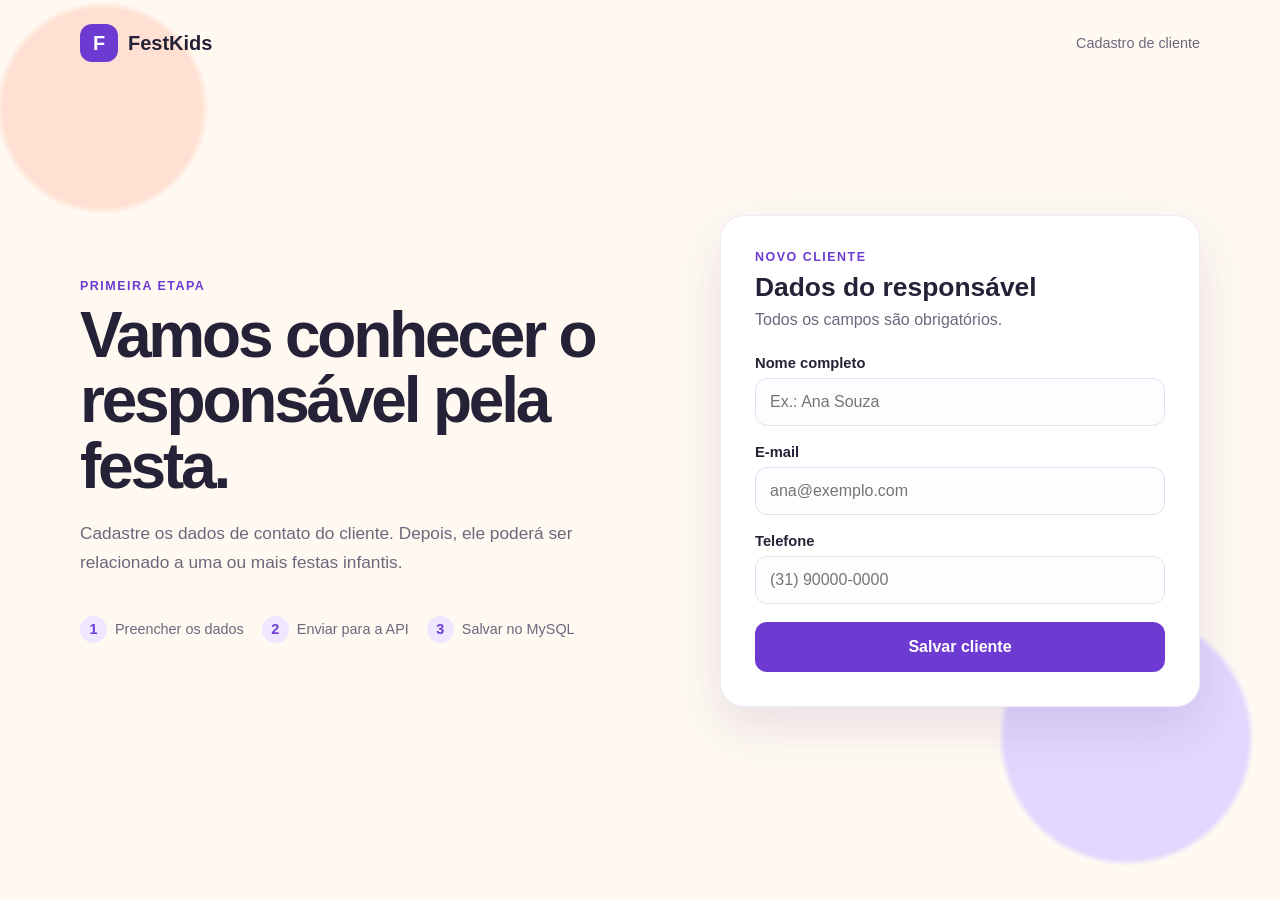
==== frontend/index.html @ c2a7866d "feat: cria tela de cadastro de cliente" ====
<!DOCTYPE html>
<html lang="pt-BR">
<head>
    <meta charset="UTF-8">
    <meta name="viewport" content="width=device-width, initial-scale=1.0">
    <meta name="description" content="Cadastro de clientes do FestKids">
    <title>FestKids | Cadastro de cliente</title>
    <link rel="stylesheet" href="css/styles.css">
</head>
<body>
    <header class="cabecalho">
        <a class="marca" href="index.html" aria-label="Página inicial do FestKids">
            <span class="marca-icone" aria-hidden="true">F</span>
            <span>FestKids</span>
        </a>
        <span class="identificacao-pagina">Cadastro de cliente</span>
    </header>

    <main class="conteudo-principal">
        <section class="apresentacao" aria-labelledby="titulo-pagina">
            <p class="etiqueta">Primeira etapa</p>
            <h1 id="titulo-pagina">Vamos conhecer o responsável pela festa.</h1>
            <p class="texto-apresentacao">
                Cadastre os dados de contato do cliente. Depois, ele poderá ser
                relacionado a uma ou mais festas infantis.
            </p>

            <ol class="fluxo" aria-label="Fluxo do cadastro">
                <li><strong>1</strong> Preencher os dados</li>
                <li><strong>2</strong> Enviar para a API</li>
                <li><strong>3</strong> Salvar no MySQL</li>
            </ol>
        </section>

        <section class="cartao-formulario" aria-labelledby="titulo-formulario">
            <div class="cabecalho-formulario">
                <p class="etiqueta">Novo cliente</p>
                <h2 id="titulo-formulario">Dados do responsável</h2>
                <p>Todos os campos são obrigatórios.</p>
            </div>

            <form id="formulario-cliente">
                <div class="campo">
                    <label for="nome">Nome completo</label>
                    <input
                        id="nome"
                        name="nome"
                        type="text"
                        maxlength="120"
                        autocomplete="name"
                        placeholder="Ex.: Ana Souza"
                        required
                    >
                </div>

                <div class="campo">
                    <label for="email">E-mail</label>
                    <input
                        id="email"
                        name="email"
                        type="email"
                        maxlength="255"
                        autocomplete="email"
                        placeholder="ana@exemplo.com"
                        required
                    >
                </div>

                <div class="campo">
                    <label for="telefone">Telefone</label>
                    <input
                        id="telefone"
                        name="telefone"
                        type="tel"
                        maxlength="20"
                        autocomplete="tel"
                        placeholder="(31) 90000-0000"
                        required
                    >
                </div>

                <div
                    id="mensagem-formulario"
                    class="mensagem"
                    role="status"
                    aria-live="polite"
                ></div>

                <button id="botao-salvar" type="submit">Salvar cliente</button>
            </form>
        </section>
    </main>

    <script src="js/clientes.js"></script>
</body>
</html>
---- frontend/css/styles.css ----
:root {
    --cor-fundo: #fff9f2;
    --cor-superficie: #ffffff;
    --cor-primaria: #6d3bd1;
    --cor-primaria-escura: #5226ad;
    --cor-destaque: #ff8a5b;
    --cor-texto: #252238;
    --cor-texto-suave: #6c687c;
    --cor-borda: #e5deef;
    --cor-sucesso: #166534;
    --cor-sucesso-fundo: #dcfce7;
    --cor-erro: #a32323;
    --cor-erro-fundo: #fee2e2;
    --sombra: 0 20px 50px rgba(67, 42, 112, 0.12);
}

* {
    box-sizing: border-box;
}

body {
    min-height: 100vh;
    margin: 0;
    color: var(--cor-texto);
    background:
        radial-gradient(circle at 8% 12%, #ffe0d2 0 7%, transparent 7.5%),
        radial-gradient(circle at 88% 82%, #e2d7ff 0 9%, transparent 9.5%),
        var(--cor-fundo);
    font-family: Arial, Helvetica, sans-serif;
}

.cabecalho {
    display: flex;
    align-items: center;
    justify-content: space-between;
    width: min(1120px, calc(100% - 40px));
    margin: 0 auto;
    padding: 24px 0;
}

.marca {
    display: inline-flex;
    gap: 10px;
    align-items: center;
    color: var(--cor-texto);
    font-size: 1.25rem;
    font-weight: 700;
    text-decoration: none;
}

.marca-icone {
    display: grid;
    width: 38px;
    height: 38px;
    place-items: center;
    color: white;
    background: var(--cor-primaria);
    border-radius: 12px;
}

.identificacao-pagina {
    color: var(--cor-texto-suave);
    font-size: 0.9rem;
}

.conteudo-principal {
    display: grid;
    grid-template-columns: minmax(0, 1fr) minmax(340px, 480px);
    gap: 72px;
    align-items: center;
    width: min(1120px, calc(100% - 40px));
    min-height: calc(100vh - 110px);
    margin: 0 auto;
    padding: 40px 0 80px;
}

.apresentacao h1 {
    max-width: 680px;
    margin: 10px 0 20px;
    font-size: clamp(2.3rem, 5vw, 4.4rem);
    line-height: 1.02;
    letter-spacing: -0.05em;
}

.etiqueta {
    margin: 0;
    color: var(--cor-primaria);
    font-size: 0.78rem;
    font-weight: 700;
    letter-spacing: 0.12em;
    text-transform: uppercase;
}

.texto-apresentacao {
    max-width: 590px;
    margin: 0;
    color: var(--cor-texto-suave);
    font-size: 1.08rem;
    line-height: 1.7;
}

.fluxo {
    display: flex;
    flex-wrap: wrap;
    gap: 18px;
    margin: 38px 0 0;
    padding: 0;
    list-style: none;
}

.fluxo li {
    display: flex;
    gap: 8px;
    align-items: center;
    color: var(--cor-texto-suave);
    font-size: 0.9rem;
}

.fluxo strong {
    display: grid;
    width: 27px;
    height: 27px;
    place-items: center;
    color: var(--cor-primaria);
    background: #eee7ff;
    border-radius: 50%;
}

.cartao-formulario {
    padding: 34px;
    background: var(--cor-superficie);
    border: 1px solid rgba(109, 59, 209, 0.1);
    border-radius: 24px;
    box-shadow: var(--sombra);
}

.cabecalho-formulario h2 {
    margin: 8px 0;
    font-size: 1.65rem;
}

.cabecalho-formulario > p:last-child {
    margin: 0 0 26px;
    color: var(--cor-texto-suave);
}

.campo {
    margin-bottom: 18px;
}

.campo label {
    display: block;
    margin-bottom: 7px;
    font-size: 0.92rem;
    font-weight: 700;
}

.campo input {
    width: 100%;
    min-height: 48px;
    padding: 0 14px;
    color: var(--cor-texto);
    background: #fdfcff;
    border: 1px solid var(--cor-borda);
    border-radius: 12px;
    font: inherit;
}

.campo input:focus {
    border-color: var(--cor-primaria);
    outline: 3px solid rgba(109, 59, 209, 0.16);
}

.mensagem:not(:empty) {
    margin-bottom: 16px;
    padding: 12px 14px;
    border-radius: 10px;
    font-size: 0.92rem;
    line-height: 1.45;
}

.mensagem.sucesso {
    color: var(--cor-sucesso);
    background: var(--cor-sucesso-fundo);
}

.mensagem.erro {
    color: var(--cor-erro);
    background: var(--cor-erro-fundo);
}

button {
    width: 100%;
    min-height: 50px;
    color: white;
    background: var(--cor-primaria);
    border: 0;
    border-radius: 12px;
    font: inherit;
    font-weight: 700;
    cursor: pointer;
}

button:hover {
    background: var(--cor-primaria-escura);
}

button:focus-visible {
    outline: 3px solid var(--cor-destaque);
    outline-offset: 3px;
}

button:disabled {
    cursor: wait;
    opacity: 0.65;
}

@media (max-width: 820px) {
    .conteudo-principal {
        grid-template-columns: 1fr;
        gap: 40px;
        padding-top: 24px;
    }

    .apresentacao h1 {
        font-size: clamp(2.2rem, 11vw, 3.7rem);
    }
}

@media (max-width: 520px) {
    .cabecalho,
    .conteudo-principal {
        width: min(100% - 28px, 1120px);
    }

    .identificacao-pagina {
        display: none;
    }

    .cartao-formulario {
        padding: 24px 20px;
        border-radius: 18px;
    }

    .fluxo {
        display: grid;
    }
}
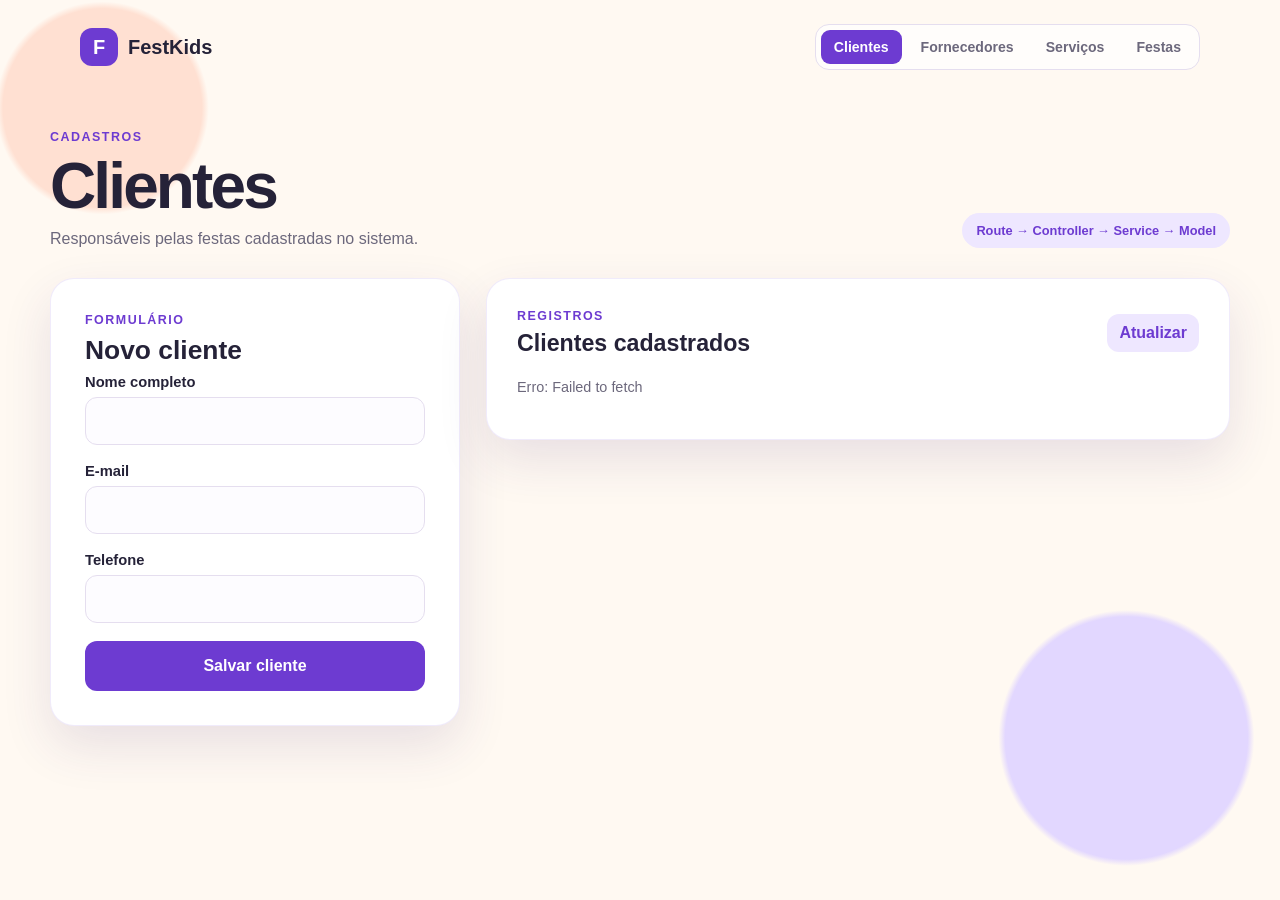
==== commit b4c5d42c: "feat: cria telas de gestao dos cadastros" ====
--- a/frontend/index.html
+++ b/frontend/index.html
@@ -1,96 +1,17 @@
 <!DOCTYPE html>
 <html lang="pt-BR">
-<head>
-    <meta charset="UTF-8">
-    <meta name="viewport" content="width=device-width, initial-scale=1.0">
-    <meta name="description" content="Cadastro de clientes do FestKids">
-    <title>FestKids | Cadastro de cliente</title>
-    <link rel="stylesheet" href="css/styles.css">
-</head>
+<head><meta charset="UTF-8"><meta name="viewport" content="width=device-width, initial-scale=1.0"><title>FestKids | Clientes</title><link rel="stylesheet" href="css/styles.css"></head>
 <body>
-    <header class="cabecalho">
-        <a class="marca" href="index.html" aria-label="Página inicial do FestKids">
-            <span class="marca-icone" aria-hidden="true">F</span>
-            <span>FestKids</span>
-        </a>
-        <span class="identificacao-pagina">Cadastro de cliente</span>
-    </header>
-
-    <main class="conteudo-principal">
-        <section class="apresentacao" aria-labelledby="titulo-pagina">
-            <p class="etiqueta">Primeira etapa</p>
-            <h1 id="titulo-pagina">Vamos conhecer o responsável pela festa.</h1>
-            <p class="texto-apresentacao">
-                Cadastre os dados de contato do cliente. Depois, ele poderá ser
-                relacionado a uma ou mais festas infantis.
-            </p>
-
-            <ol class="fluxo" aria-label="Fluxo do cadastro">
-                <li><strong>1</strong> Preencher os dados</li>
-                <li><strong>2</strong> Enviar para a API</li>
-                <li><strong>3</strong> Salvar no MySQL</li>
-            </ol>
-        </section>
-
-        <section class="cartao-formulario" aria-labelledby="titulo-formulario">
-            <div class="cabecalho-formulario">
-                <p class="etiqueta">Novo cliente</p>
-                <h2 id="titulo-formulario">Dados do responsável</h2>
-                <p>Todos os campos são obrigatórios.</p>
-            </div>
-
-            <form id="formulario-cliente">
-                <div class="campo">
-                    <label for="nome">Nome completo</label>
-                    <input
-                        id="nome"
-                        name="nome"
-                        type="text"
-                        maxlength="120"
-                        autocomplete="name"
-                        placeholder="Ex.: Ana Souza"
-                        required
-                    >
-                </div>
-
-                <div class="campo">
-                    <label for="email">E-mail</label>
-                    <input
-                        id="email"
-                        name="email"
-                        type="email"
-                        maxlength="255"
-                        autocomplete="email"
-                        placeholder="ana@exemplo.com"
-                        required
-                    >
-                </div>
-
-                <div class="campo">
-                    <label for="telefone">Telefone</label>
-                    <input
-                        id="telefone"
-                        name="telefone"
-                        type="tel"
-                        maxlength="20"
-                        autocomplete="tel"
-                        placeholder="(31) 90000-0000"
-                        required
-                    >
-                </div>
-
-                <div
-                    id="mensagem-formulario"
-                    class="mensagem"
-                    role="status"
-                    aria-live="polite"
-                ></div>
-
-                <button id="botao-salvar" type="submit">Salvar cliente</button>
-            </form>
-        </section>
+    <header class="cabecalho"><a class="marca" href="index.html"><span class="marca-icone">F</span><span>FestKids</span></a><nav class="navegacao" aria-label="Cadastros principais"><a class="ativo" href="index.html">Clientes</a><a href="fornecedores.html">Fornecedores</a><a href="servicos.html">Serviços</a><a href="festas.html">Festas</a></nav></header>
+    <main class="pagina-gestao">
+        <section class="titulo-gestao"><div><p class="etiqueta">Cadastros</p><h1>Clientes</h1><p>Responsáveis pelas festas cadastradas no sistema.</p></div><span class="selo">Route → Controller → Service → Model</span></section>
+        <div class="grade-gestao">
+            <section class="cartao-formulario"><div class="cabecalho-formulario"><p class="etiqueta">Formulário</p><h2 id="titulo-formulario">Novo cliente</h2></div>
+                <form id="formulario-cliente"><input id="cliente-id" type="hidden"><div class="campo"><label for="nome">Nome completo</label><input id="nome" maxlength="120" required></div><div class="campo"><label for="email">E-mail</label><input id="email" type="email" maxlength="255" required></div><div class="campo"><label for="telefone">Telefone</label><input id="telefone" type="tel" maxlength="20" required></div><div id="mensagem-formulario" class="mensagem" role="status" aria-live="polite"></div><div class="acoes-formulario"><button id="botao-salvar" type="submit">Salvar cliente</button><button id="botao-cancelar" class="botao-secundario" type="button" hidden>Cancelar edição</button></div></form>
+            </section>
+            <section class="cartao-lista"><div class="cabecalho-lista"><div><p class="etiqueta">Registros</p><h2>Clientes cadastrados</h2></div><button id="botao-atualizar" class="botao-pequeno" type="button">Atualizar</button></div><div id="estado-lista" class="estado-lista" role="status">Carregando clientes...</div><div id="lista-clientes" class="lista-registros"></div></section>
+        </div>
     </main>
-
-    <script src="js/clientes.js"></script>
+    <script src="js/api.js"></script><script src="js/clientes.js"></script>
 </body>
 </html>
--- a/frontend/css/styles.css
+++ b/frontend/css/styles.css
@@ -166,6 +166,22 @@
     font: inherit;
 }
 
+.campo select,
+.campo textarea {
+    width: 100%;
+    min-height: 48px;
+    padding: 12px 14px;
+    color: var(--cor-texto);
+    background: #fdfcff;
+    border: 1px solid var(--cor-borda);
+    border-radius: 12px;
+    font: inherit;
+}
+
+.campo textarea {
+    resize: vertical;
+}
+
 .campo input:focus {
     border-color: var(--cor-primaria);
     outline: 3px solid rgba(109, 59, 209, 0.16);
@@ -215,6 +231,193 @@
     opacity: 0.65;
 }
 
+.navegacao {
+    display: flex;
+    gap: 6px;
+    padding: 5px;
+    overflow-x: auto;
+    background: rgba(255, 255, 255, 0.72);
+    border: 1px solid var(--cor-borda);
+    border-radius: 14px;
+}
+
+.navegacao a {
+    padding: 9px 13px;
+    color: var(--cor-texto-suave);
+    border-radius: 9px;
+    font-size: 0.88rem;
+    font-weight: 700;
+    text-decoration: none;
+    white-space: nowrap;
+}
+
+.navegacao a:hover,
+.navegacao a.ativo {
+    color: white;
+    background: var(--cor-primaria);
+}
+
+.pagina-gestao {
+    width: min(1180px, calc(100% - 40px));
+    margin: 0 auto;
+    padding: 36px 0 80px;
+}
+
+.titulo-gestao {
+    display: flex;
+    gap: 24px;
+    align-items: end;
+    justify-content: space-between;
+    margin-bottom: 30px;
+}
+
+.titulo-gestao h1 {
+    margin: 5px 0 7px;
+    font-size: clamp(2.2rem, 5vw, 4rem);
+    letter-spacing: -0.045em;
+}
+
+.titulo-gestao p:last-child {
+    margin: 0;
+    color: var(--cor-texto-suave);
+}
+
+.selo {
+    padding: 10px 14px;
+    color: var(--cor-primaria);
+    background: #eee7ff;
+    border-radius: 999px;
+    font-size: 0.8rem;
+    font-weight: 700;
+    white-space: nowrap;
+}
+
+.grade-gestao {
+    display: grid;
+    grid-template-columns: minmax(320px, 410px) minmax(0, 1fr);
+    gap: 26px;
+    align-items: start;
+}
+
+.cartao-lista {
+    min-width: 0;
+    padding: 30px;
+    background: var(--cor-superficie);
+    border: 1px solid rgba(109, 59, 209, 0.1);
+    border-radius: 24px;
+    box-shadow: var(--sombra);
+}
+
+.cabecalho-lista {
+    display: flex;
+    gap: 18px;
+    align-items: center;
+    justify-content: space-between;
+    margin-bottom: 22px;
+}
+
+.cabecalho-lista h2 {
+    margin: 7px 0 0;
+    font-size: 1.45rem;
+}
+
+.estado-lista {
+    margin-bottom: 14px;
+    color: var(--cor-texto-suave);
+    font-size: 0.9rem;
+}
+
+.lista-registros {
+    display: grid;
+    gap: 12px;
+}
+
+.registro {
+    display: flex;
+    gap: 18px;
+    align-items: center;
+    justify-content: space-between;
+    padding: 18px;
+    background: #fdfcff;
+    border: 1px solid var(--cor-borda);
+    border-radius: 14px;
+}
+
+.registro h3 {
+    margin: 0 0 7px;
+    font-size: 1rem;
+}
+
+.registro p {
+    margin: 3px 0;
+    color: var(--cor-texto-suave);
+    font-size: 0.84rem;
+    overflow-wrap: anywhere;
+}
+
+.acoes-registro {
+    display: flex;
+    gap: 7px;
+    flex: 0 0 auto;
+}
+
+button.botao-pequeno,
+button.botao-acao,
+button.botao-secundario {
+    width: auto;
+    min-height: 38px;
+    padding: 8px 12px;
+}
+
+button.botao-pequeno,
+button.botao-acao {
+    color: var(--cor-primaria);
+    background: #eee7ff;
+}
+
+button.botao-acao.perigo {
+    color: var(--cor-erro);
+    background: var(--cor-erro-fundo);
+}
+
+button.botao-secundario {
+    color: var(--cor-texto-suave);
+    background: transparent;
+    border: 1px solid var(--cor-borda);
+}
+
+.acoes-formulario {
+    display: flex;
+    gap: 10px;
+    align-items: center;
+}
+
+.acoes-formulario > button:first-child {
+    flex: 1;
+}
+
+.campo-checkbox {
+    display: flex;
+    gap: 10px;
+    align-items: flex-start;
+    margin: 4px 0 20px;
+    color: var(--cor-texto-suave);
+    font-size: 0.9rem;
+    line-height: 1.4;
+}
+
+.campo-checkbox input {
+    width: 18px;
+    height: 18px;
+    accent-color: var(--cor-primaria);
+}
+
+.linha-campos {
+    display: grid;
+    grid-template-columns: 1fr 1fr;
+    gap: 12px;
+}
+
 @media (max-width: 820px) {
     .conteudo-principal {
         grid-template-columns: 1fr;
@@ -225,6 +428,25 @@
     .apresentacao h1 {
         font-size: clamp(2.2rem, 11vw, 3.7rem);
     }
+
+    .cabecalho {
+        align-items: flex-start;
+        flex-direction: column;
+        gap: 16px;
+    }
+
+    .navegacao {
+        width: 100%;
+    }
+
+    .grade-gestao {
+        grid-template-columns: 1fr;
+    }
+
+    .titulo-gestao {
+        align-items: flex-start;
+        flex-direction: column;
+    }
 }
 
 @media (max-width: 520px) {
@@ -245,4 +467,32 @@
     .fluxo {
         display: grid;
     }
-}
+
+    .pagina-gestao {
+        width: min(100% - 28px, 1180px);
+        padding-top: 20px;
+    }
+
+    .linha-campos {
+        grid-template-columns: 1fr;
+        gap: 0;
+    }
+
+    .cartao-lista {
+        padding: 22px 18px;
+        border-radius: 18px;
+    }
+
+    .registro {
+        align-items: flex-start;
+        flex-direction: column;
+    }
+
+    .acoes-registro {
+        width: 100%;
+    }
+
+    .acoes-registro button {
+        flex: 1;
+    }
+}
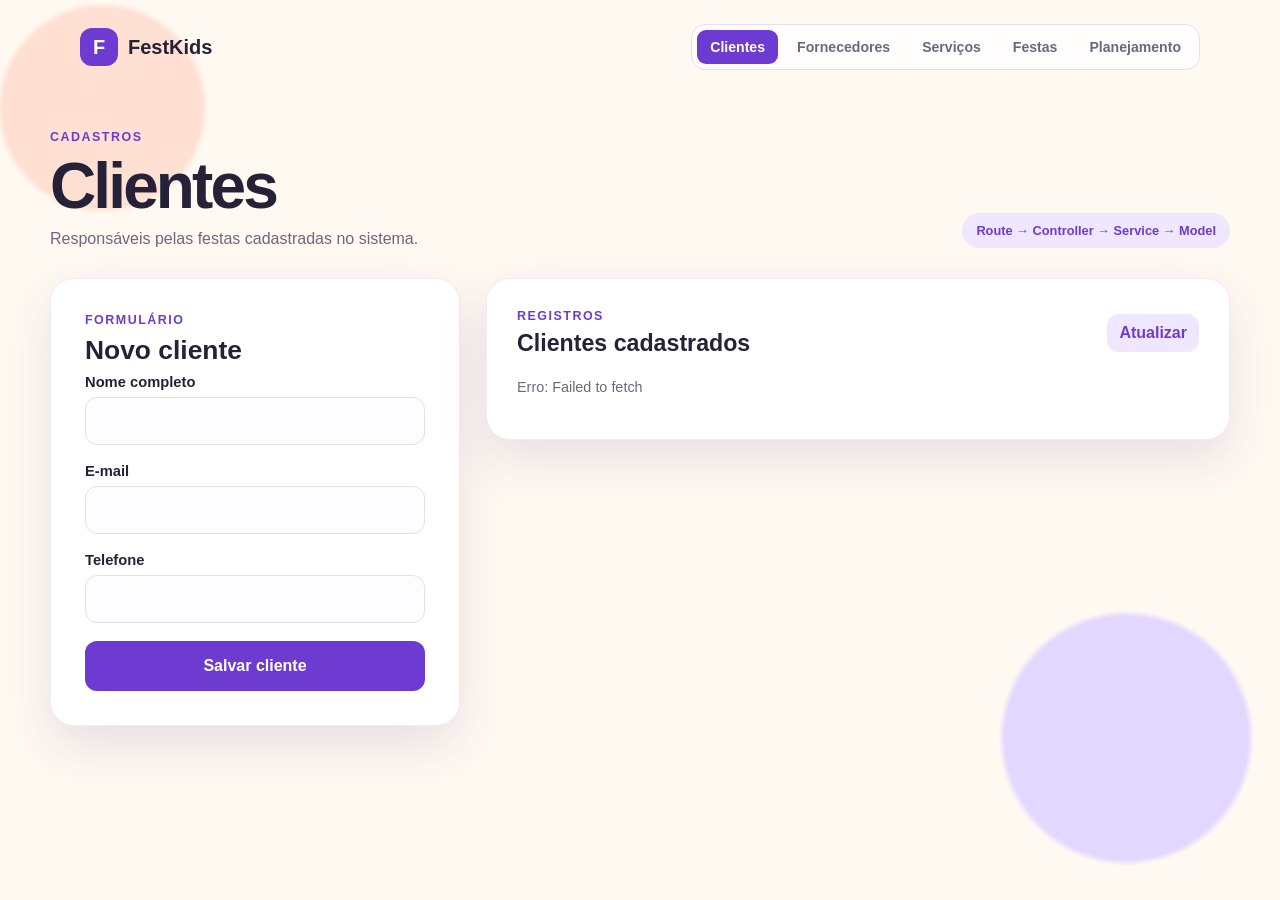
==== commit 0cab530a: "feat: cria jornada visual do planejamento" ====
--- a/frontend/index.html
+++ b/frontend/index.html
@@ -2,7 +2,7 @@
 <html lang="pt-BR">
 <head><meta charset="UTF-8"><meta name="viewport" content="width=device-width, initial-scale=1.0"><title>FestKids | Clientes</title><link rel="stylesheet" href="css/styles.css"></head>
 <body>
-    <header class="cabecalho"><a class="marca" href="index.html"><span class="marca-icone">F</span><span>FestKids</span></a><nav class="navegacao" aria-label="Cadastros principais"><a class="ativo" href="index.html">Clientes</a><a href="fornecedores.html">Fornecedores</a><a href="servicos.html">Serviços</a><a href="festas.html">Festas</a></nav></header>
+    <header class="cabecalho"><a class="marca" href="index.html"><span class="marca-icone">F</span><span>FestKids</span></a><nav class="navegacao" aria-label="Navegação principal"><a class="ativo" href="index.html">Clientes</a><a href="fornecedores.html">Fornecedores</a><a href="servicos.html">Serviços</a><a href="festas.html">Festas</a><a href="planejamento.html">Planejamento</a></nav></header>
     <main class="pagina-gestao">
         <section class="titulo-gestao"><div><p class="etiqueta">Cadastros</p><h1>Clientes</h1><p>Responsáveis pelas festas cadastradas no sistema.</p></div><span class="selo">Route → Controller → Service → Model</span></section>
         <div class="grade-gestao">
--- a/frontend/css/styles.css
+++ b/frontend/css/styles.css
@@ -418,6 +418,156 @@
     gap: 12px;
 }
 
+.pagina-planejamento {
+    width: min(1180px, calc(100% - 40px));
+    margin: 0 auto;
+    padding: 36px 0 80px;
+}
+
+.titulo-planejamento {
+    display: flex;
+    gap: 24px;
+    align-items: end;
+    justify-content: space-between;
+    margin-bottom: 30px;
+}
+
+.titulo-planejamento h1 {
+    max-width: 720px;
+    margin: 6px 0 10px;
+    font-size: clamp(2.2rem, 5vw, 4rem);
+    line-height: 1.05;
+    letter-spacing: -0.045em;
+}
+
+.titulo-planejamento p:last-child {
+    margin: 0;
+    color: var(--cor-texto-suave);
+}
+
+.navegacao-etapas {
+    overflow-x: auto;
+    padding: 8px;
+    background: rgba(255, 255, 255, 0.78);
+    border: 1px solid var(--cor-borda);
+    border-radius: 20px;
+    box-shadow: 0 12px 34px rgba(67, 42, 112, 0.08);
+}
+
+.navegacao-etapas ol {
+    display: grid;
+    grid-template-columns: repeat(5, minmax(150px, 1fr));
+    gap: 8px;
+    min-width: 800px;
+    margin: 0;
+    padding: 0;
+    list-style: none;
+}
+
+.navegacao-etapas a {
+    display: flex;
+    gap: 10px;
+    align-items: center;
+    min-height: 70px;
+    padding: 12px;
+    color: var(--cor-texto-suave);
+    border: 2px solid transparent;
+    border-radius: 14px;
+    text-decoration: none;
+}
+
+.navegacao-etapas a:hover {
+    color: var(--cor-primaria);
+    background: #f7f3ff;
+}
+
+.navegacao-etapas a[aria-current="step"] {
+    color: var(--cor-primaria-escura);
+    background: #eee7ff;
+    border-color: #c9b8f2;
+}
+
+.navegacao-etapas a:focus-visible,
+.link-acao:focus-visible,
+.navegacao a:focus-visible {
+    outline: 3px solid var(--cor-destaque);
+    outline-offset: 3px;
+}
+
+.numero-etapa {
+    display: grid;
+    flex: 0 0 34px;
+    width: 34px;
+    height: 34px;
+    place-items: center;
+    color: var(--cor-primaria);
+    background: white;
+    border: 1px solid var(--cor-borda);
+    border-radius: 50%;
+    font-weight: 700;
+}
+
+.navegacao-etapas strong,
+.navegacao-etapas small {
+    display: block;
+}
+
+.navegacao-etapas small {
+    margin-top: 3px;
+    font-size: 0.74rem;
+}
+
+.estado-etapa {
+    margin: 22px 0 10px;
+    color: var(--cor-primaria);
+    font-size: 0.85rem;
+    font-weight: 700;
+}
+
+.paineis-planejamento {
+    min-height: 290px;
+}
+
+.painel-etapa {
+    padding: 38px;
+    background: var(--cor-superficie);
+    border: 1px solid rgba(109, 59, 209, 0.1);
+    border-radius: 24px;
+    box-shadow: var(--sombra);
+}
+
+.painel-etapa[hidden] {
+    display: none;
+}
+
+.painel-etapa:focus {
+    outline: 3px solid rgba(109, 59, 209, 0.25);
+    outline-offset: 4px;
+}
+
+.painel-etapa h2 {
+    margin: 8px 0 12px;
+    font-size: clamp(1.7rem, 4vw, 2.5rem);
+}
+
+.painel-etapa > p:not(.etiqueta) {
+    max-width: 720px;
+    margin: 0;
+    color: var(--cor-texto-suave);
+    line-height: 1.7;
+}
+
+.link-acao {
+    display: inline-flex;
+    margin-top: 24px;
+    padding: 12px 17px;
+    color: white;
+    background: var(--cor-primaria);
+    border-radius: 11px;
+    font-weight: 700;
+    text-decoration: none;
+}
+
 @media (max-width: 820px) {
     .conteudo-principal {
         grid-template-columns: 1fr;
@@ -447,6 +597,11 @@
         align-items: flex-start;
         flex-direction: column;
     }
+
+    .titulo-planejamento {
+        align-items: flex-start;
+        flex-direction: column;
+    }
 }
 
 @media (max-width: 520px) {
@@ -473,6 +628,16 @@
         padding-top: 20px;
     }
 
+    .pagina-planejamento {
+        width: min(100% - 28px, 1180px);
+        padding-top: 20px;
+    }
+
+    .painel-etapa {
+        padding: 26px 20px;
+        border-radius: 18px;
+    }
+
     .linha-campos {
         grid-template-columns: 1fr;
         gap: 0;
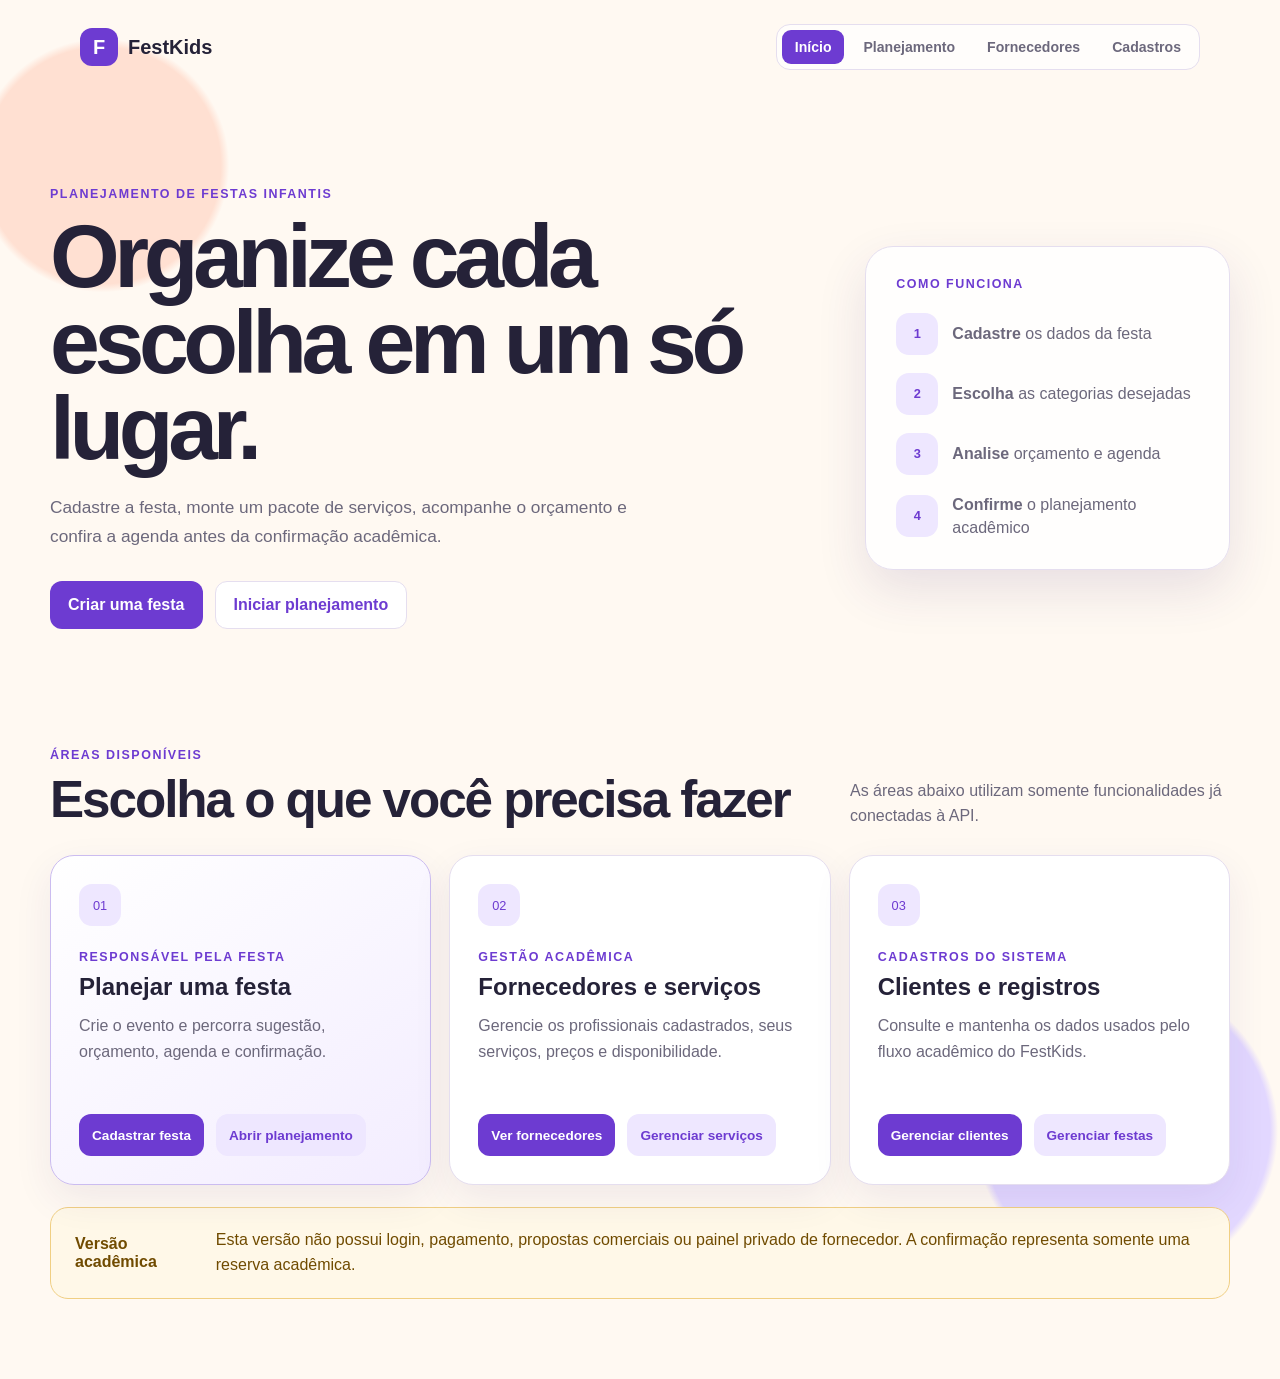
==== commit 15925264: "feat: cria entrada das experiencias" ====
--- a/frontend/index.html
+++ b/frontend/index.html
@@ -1,17 +1,69 @@
 <!DOCTYPE html>
 <html lang="pt-BR">
-<head><meta charset="UTF-8"><meta name="viewport" content="width=device-width, initial-scale=1.0"><title>FestKids | Clientes</title><link rel="stylesheet" href="css/styles.css"></head>
+<head>
+    <meta charset="UTF-8">
+    <meta name="viewport" content="width=device-width, initial-scale=1.0">
+    <title>FestKids | Início</title>
+    <link rel="stylesheet" href="css/styles.css">
+</head>
 <body>
-    <header class="cabecalho"><a class="marca" href="index.html"><span class="marca-icone">F</span><span>FestKids</span></a><nav class="navegacao" aria-label="Navegação principal"><a class="ativo" href="index.html">Clientes</a><a href="fornecedores.html">Fornecedores</a><a href="servicos.html">Serviços</a><a href="festas.html">Festas</a><a href="planejamento.html">Planejamento</a></nav></header>
-    <main class="pagina-gestao">
-        <section class="titulo-gestao"><div><p class="etiqueta">Cadastros</p><h1>Clientes</h1><p>Responsáveis pelas festas cadastradas no sistema.</p></div><span class="selo">Route → Controller → Service → Model</span></section>
-        <div class="grade-gestao">
-            <section class="cartao-formulario"><div class="cabecalho-formulario"><p class="etiqueta">Formulário</p><h2 id="titulo-formulario">Novo cliente</h2></div>
-                <form id="formulario-cliente"><input id="cliente-id" type="hidden"><div class="campo"><label for="nome">Nome completo</label><input id="nome" maxlength="120" required></div><div class="campo"><label for="email">E-mail</label><input id="email" type="email" maxlength="255" required></div><div class="campo"><label for="telefone">Telefone</label><input id="telefone" type="tel" maxlength="20" required></div><div id="mensagem-formulario" class="mensagem" role="status" aria-live="polite"></div><div class="acoes-formulario"><button id="botao-salvar" type="submit">Salvar cliente</button><button id="botao-cancelar" class="botao-secundario" type="button" hidden>Cancelar edição</button></div></form>
-            </section>
-            <section class="cartao-lista"><div class="cabecalho-lista"><div><p class="etiqueta">Registros</p><h2>Clientes cadastrados</h2></div><button id="botao-atualizar" class="botao-pequeno" type="button">Atualizar</button></div><div id="estado-lista" class="estado-lista" role="status">Carregando clientes...</div><div id="lista-clientes" class="lista-registros"></div></section>
-        </div>
+    <header class="cabecalho">
+        <a class="marca" href="index.html"><span class="marca-icone">F</span><span>FestKids</span></a>
+        <nav class="navegacao" aria-label="Navegação principal">
+            <a class="ativo" href="index.html">Início</a>
+            <a href="planejamento.html">Planejamento</a>
+            <a href="fornecedores.html">Fornecedores</a>
+            <a href="clientes.html">Cadastros</a>
+        </nav>
+    </header>
+
+    <main class="pagina-inicial">
+        <section class="hero-inicial">
+            <div>
+                <p class="etiqueta">Planejamento de festas infantis</p>
+                <h1>Organize cada escolha em um só lugar.</h1>
+                <p class="texto-apresentacao">Cadastre a festa, monte um pacote de serviços, acompanhe o orçamento e confira a agenda antes da confirmação acadêmica.</p>
+                <div class="acoes-iniciais">
+                    <a class="botao-link" href="festas.html">Criar uma festa</a>
+                    <a class="botao-link secundario" href="planejamento.html">Iniciar planejamento</a>
+                </div>
+            </div>
+            <aside class="resumo-produto" aria-label="Fluxo principal do FestKids">
+                <p class="etiqueta">Como funciona</p>
+                <ol>
+                    <li><strong>1</strong><span><b>Cadastre</b> os dados da festa</span></li>
+                    <li><strong>2</strong><span><b>Escolha</b> as categorias desejadas</span></li>
+                    <li><strong>3</strong><span><b>Analise</b> orçamento e agenda</span></li>
+                    <li><strong>4</strong><span><b>Confirme</b> o planejamento acadêmico</span></li>
+                </ol>
+            </aside>
+        </section>
+
+        <section class="secao-areas" aria-labelledby="titulo-areas">
+            <div class="cabecalho-secao">
+                <div><p class="etiqueta">Áreas disponíveis</p><h2 id="titulo-areas">Escolha o que você precisa fazer</h2></div>
+                <p>As áreas abaixo utilizam somente funcionalidades já conectadas à API.</p>
+            </div>
+            <div class="grade-areas">
+                <article class="cartao-area destaque">
+                    <span class="icone-area" aria-hidden="true">01</span><p class="etiqueta">Responsável pela festa</p><h3>Planejar uma festa</h3>
+                    <p>Crie o evento e percorra sugestão, orçamento, agenda e confirmação.</p>
+                    <div class="links-area"><a href="festas.html">Cadastrar festa</a><a href="planejamento.html">Abrir planejamento</a></div>
+                </article>
+                <article class="cartao-area">
+                    <span class="icone-area" aria-hidden="true">02</span><p class="etiqueta">Gestão acadêmica</p><h3>Fornecedores e serviços</h3>
+                    <p>Gerencie os profissionais cadastrados, seus serviços, preços e disponibilidade.</p>
+                    <div class="links-area"><a href="fornecedores.html">Ver fornecedores</a><a href="servicos.html">Gerenciar serviços</a></div>
+                </article>
+                <article class="cartao-area">
+                    <span class="icone-area" aria-hidden="true">03</span><p class="etiqueta">Cadastros do sistema</p><h3>Clientes e registros</h3>
+                    <p>Consulte e mantenha os dados usados pelo fluxo acadêmico do FestKids.</p>
+                    <div class="links-area"><a href="clientes.html">Gerenciar clientes</a><a href="festas.html">Gerenciar festas</a></div>
+                </article>
+            </div>
+        </section>
+
+        <aside class="aviso-escopo"><strong>Versão acadêmica</strong><p>Esta versão não possui login, pagamento, propostas comerciais ou painel privado de fornecedor. A confirmação representa somente uma reserva acadêmica.</p></aside>
     </main>
-    <script src="js/api.js"></script><script src="js/clientes.js"></script>
 </body>
 </html>
--- a/frontend/css/styles.css
+++ b/frontend/css/styles.css
@@ -3,7 +3,7 @@
     --cor-superficie: #ffffff;
     --cor-primaria: #6d3bd1;
     --cor-primaria-escura: #5226ad;
-    --cor-destaque: #ff8a5b;
+    --cor-destaque: #9f3d16;
     --cor-texto: #252238;
     --cor-texto-suave: #6c687c;
     --cor-borda: #e5deef;
@@ -63,6 +63,182 @@
     font-size: 0.9rem;
 }
 
+.pagina-inicial {
+    width: min(1180px, calc(100% - 40px));
+    margin: 0 auto;
+    padding: 44px 0 80px;
+}
+
+.hero-inicial {
+    display: grid;
+    grid-template-columns: minmax(0, 1.35fr) minmax(320px, 0.65fr);
+    gap: 58px;
+    align-items: center;
+    min-height: 540px;
+}
+
+.hero-inicial h1 {
+    max-width: 760px;
+    margin: 12px 0 22px;
+    font-size: clamp(3rem, 7vw, 5.7rem);
+    line-height: 0.96;
+    letter-spacing: -0.06em;
+}
+
+.acoes-iniciais,
+.links-area {
+    display: flex;
+    flex-wrap: wrap;
+    gap: 12px;
+}
+
+.acoes-iniciais { margin-top: 30px; }
+
+.botao-link,
+.links-area a {
+    display: inline-flex;
+    align-items: center;
+    justify-content: center;
+    min-height: 48px;
+    padding: 0 18px;
+    color: white;
+    background: var(--cor-primaria);
+    border-radius: 12px;
+    font-weight: 700;
+    text-decoration: none;
+}
+
+.botao-link.secundario {
+    color: var(--cor-primaria);
+    background: white;
+    border: 1px solid var(--cor-borda);
+}
+
+.resumo-produto {
+    padding: 30px;
+    background: rgba(255, 255, 255, 0.86);
+    border: 1px solid var(--cor-borda);
+    border-radius: 28px;
+    box-shadow: var(--sombra);
+}
+
+.resumo-produto ol {
+    display: grid;
+    gap: 18px;
+    margin: 22px 0 0;
+    padding: 0;
+    list-style: none;
+}
+
+.resumo-produto li {
+    display: flex;
+    gap: 14px;
+    align-items: center;
+    color: var(--cor-texto-suave);
+    line-height: 1.45;
+}
+
+.resumo-produto li strong,
+.icone-area {
+    display: grid;
+    flex: 0 0 42px;
+    width: 42px;
+    height: 42px;
+    place-items: center;
+    color: var(--cor-primaria);
+    background: #eee7ff;
+    border-radius: 13px;
+    font-size: 0.8rem;
+}
+
+.secao-areas { padding-top: 70px; }
+
+.cabecalho-secao {
+    display: flex;
+    gap: 24px;
+    align-items: end;
+    justify-content: space-between;
+    margin-bottom: 26px;
+}
+
+.cabecalho-secao h2 {
+    margin: 8px 0 0;
+    font-size: clamp(2rem, 4vw, 3.2rem);
+    letter-spacing: -0.04em;
+}
+
+.cabecalho-secao > p {
+    max-width: 380px;
+    margin: 0;
+    color: var(--cor-texto-suave);
+    line-height: 1.6;
+}
+
+.grade-areas {
+    display: grid;
+    grid-template-columns: repeat(3, minmax(0, 1fr));
+    gap: 18px;
+}
+
+.cartao-area {
+    display: flex;
+    flex-direction: column;
+    min-height: 330px;
+    padding: 28px;
+    background: white;
+    border: 1px solid var(--cor-borda);
+    border-radius: 24px;
+    box-shadow: 0 14px 38px rgba(67, 42, 112, 0.08);
+}
+
+.cartao-area.destaque {
+    background: linear-gradient(145deg, #ffffff, #f3edff);
+    border-color: #cbbcf0;
+}
+
+.cartao-area .etiqueta { margin-top: 24px; }
+
+.cartao-area h3 {
+    margin: 9px 0 12px;
+    font-size: 1.5rem;
+}
+
+.cartao-area > p:not(.etiqueta) {
+    margin: 0 0 26px;
+    color: var(--cor-texto-suave);
+    line-height: 1.6;
+}
+
+.links-area { margin-top: auto; }
+
+.links-area a {
+    min-height: 42px;
+    padding: 0 13px;
+    font-size: 0.85rem;
+}
+
+.links-area a + a {
+    color: var(--cor-primaria);
+    background: #eee7ff;
+}
+
+.aviso-escopo {
+    display: flex;
+    gap: 18px;
+    align-items: center;
+    margin-top: 22px;
+    padding: 20px 24px;
+    color: #704b00;
+    background: #fff8e8;
+    border: 1px solid #f0cf83;
+    border-radius: 18px;
+}
+
+.aviso-escopo p {
+    margin: 0;
+    line-height: 1.55;
+}
+
 .conteudo-principal {
     display: grid;
     grid-template-columns: minmax(0, 1fr) minmax(340px, 480px);
@@ -182,9 +358,12 @@
     resize: vertical;
 }
 
-.campo input:focus {
+.campo input:focus-visible,
+.campo select:focus-visible,
+.campo textarea:focus-visible {
     border-color: var(--cor-primaria);
     outline: 3px solid rgba(109, 59, 209, 0.16);
+    outline-offset: 2px;
 }
 
 .mensagem:not(:empty) {
@@ -487,9 +666,12 @@
     border-color: #c9b8f2;
 }
 
-.navegacao-etapas a:focus-visible,
-.link-acao:focus-visible,
-.navegacao a:focus-visible {
+a:focus-visible {
+    outline: 3px solid var(--cor-destaque);
+    outline-offset: 3px;
+}
+
+.grupo-categorias input:focus-visible {
     outline: 3px solid var(--cor-destaque);
     outline-offset: 3px;
 }
@@ -541,7 +723,7 @@
 }
 
 .painel-etapa:focus {
-    outline: 3px solid rgba(109, 59, 209, 0.25);
+    outline: 3px solid var(--cor-primaria);
     outline-offset: 4px;
 }
 
@@ -568,7 +750,280 @@
     text-decoration: none;
 }
 
+.bloco-interacao {
+    max-width: 900px;
+    margin-top: 28px;
+    padding-top: 26px;
+    border-top: 1px solid var(--cor-borda);
+}
+
+.mensagem-planejamento {
+    min-height: 24px;
+    margin: 8px 0 16px;
+    color: var(--cor-texto-suave);
+    font-size: 0.9rem;
+}
+
+.mensagem-planejamento.sucesso,
+.mensagem-planejamento.erro {
+    padding: 12px 14px;
+    border-radius: 10px;
+}
+
+.mensagem-planejamento.sucesso {
+    color: var(--cor-sucesso);
+    background: var(--cor-sucesso-fundo);
+}
+
+.mensagem-planejamento.erro {
+    color: var(--cor-erro);
+    background: var(--cor-erro-fundo);
+}
+
+.acoes-planejamento {
+    display: flex;
+    gap: 12px;
+    align-items: center;
+}
+
+.acoes-planejamento button {
+    width: auto;
+    padding: 0 20px;
+}
+
+.link-secundario {
+    padding: 12px 4px;
+    color: var(--cor-primaria);
+    font-weight: 700;
+}
+
+.resumo-festa {
+    padding: 14px 16px;
+    color: var(--cor-primaria-escura) !important;
+    background: #f4efff;
+    border-radius: 12px;
+    font-weight: 700;
+}
+
+.grupo-categorias {
+    display: grid;
+    grid-template-columns: repeat(3, minmax(0, 1fr));
+    gap: 10px;
+    margin: 22px 0 18px;
+    padding: 0;
+    border: 0;
+}
+
+.grupo-categorias legend {
+    grid-column: 1 / -1;
+    margin-bottom: 4px;
+    font-weight: 700;
+}
+
+.grupo-categorias label {
+    display: flex;
+    gap: 9px;
+    align-items: center;
+    min-height: 48px;
+    padding: 10px 12px;
+    background: #fdfcff;
+    border: 1px solid var(--cor-borda);
+    border-radius: 11px;
+    cursor: pointer;
+}
+
+.grupo-categorias input {
+    width: 18px;
+    height: 18px;
+    accent-color: var(--cor-primaria);
+}
+
+.grupo-categorias label:has(input:checked) {
+    color: var(--cor-primaria-escura);
+    background: #eee7ff;
+    border-color: #bda8ec;
+}
+
+.resultado-sugestao {
+    margin-top: 28px;
+}
+
+.titulo-resultado {
+    margin: 0 0 14px;
+    font-size: 1.25rem;
+}
+
+.grade-resultado {
+    display: grid;
+    grid-template-columns: repeat(2, minmax(0, 1fr));
+    gap: 12px;
+}
+
+.item-pacote {
+    padding: 18px;
+    background: #fdfcff;
+    border: 1px solid var(--cor-borda);
+    border-radius: 14px;
+}
+
+.item-pacote h4 {
+    margin: 8px 0 5px;
+    font-size: 1rem;
+}
+
+.item-pacote p {
+    margin: 0 0 12px !important;
+    font-size: 0.88rem;
+}
+
+.item-pacote strong {
+    color: var(--cor-primaria-escura);
+}
+
+.resultado-orcamento {
+    display: grid;
+    gap: 16px;
+    margin-top: 24px;
+}
+
+.situacao-orcamento {
+    border: 1px solid;
+    border-radius: 16px;
+    padding: 18px;
+}
+
+.situacao-orcamento h3,
+.situacao-orcamento p {
+    margin: 0;
+}
+
+.situacao-orcamento p {
+    margin-top: 6px;
+}
+
+.situacao-orcamento.viavel {
+    background: #edfff7;
+    border-color: #9fdec3;
+    color: #155b42;
+}
+
+.situacao-orcamento.excedido {
+    background: #fff1f3;
+    border-color: #f2a9b3;
+    color: #8e2637;
+}
+
+.grade-orcamento {
+    display: grid;
+    grid-template-columns: repeat(4, minmax(0, 1fr));
+    gap: 12px;
+}
+
+.indicador-orcamento {
+    background: #fff;
+    border: 1px solid var(--cor-borda);
+    border-radius: 14px;
+    display: grid;
+    gap: 6px;
+    padding: 16px;
+}
+
+.indicador-orcamento span {
+    color: var(--cor-texto-suave);
+    font-size: 0.8rem;
+}
+
+.indicador-orcamento strong {
+    color: var(--cor-texto);
+    font-size: 1rem;
+}
+
+.resultado-agenda,
+.resultado-confirmacao {
+    margin-top: 24px;
+}
+
+.resultado-agenda > p {
+    margin: 0;
+}
+
+.lista-conflitos {
+    display: grid;
+    gap: 10px;
+    margin-top: 14px;
+}
+
+.item-conflito {
+    background: #fff1f3;
+    border: 1px solid #f2a9b3;
+    border-radius: 14px;
+    color: #8e2637;
+    display: grid;
+    gap: 4px;
+    padding: 16px;
+}
+
+.item-conflito span {
+    font-size: 0.88rem;
+}
+
+.aviso-academico {
+    background: #fff8e8;
+    border: 1px solid #f0cf83;
+    border-radius: 14px;
+    color: #704b00;
+    display: grid;
+    gap: 4px;
+    margin-bottom: 18px;
+    padding: 16px;
+}
+
+.confirmacao-concluida {
+    background: #edfff7;
+    border: 1px solid #9fdec3;
+    border-radius: 16px;
+    color: #155b42;
+    padding: 20px;
+}
+
+.confirmacao-concluida h3,
+.confirmacao-concluida p {
+    margin: 0;
+}
+
+.confirmacao-concluida p {
+    margin: 8px 0 14px;
+}
+
+.confirmacao-concluida span {
+    font-size: 0.78rem;
+    font-weight: 700;
+    letter-spacing: 0.06em;
+}
+
+.categoria-item {
+    color: var(--cor-primaria);
+    font-size: 0.72rem;
+    font-weight: 700;
+    letter-spacing: 0.08em;
+}
+
 @media (max-width: 820px) {
+    .hero-inicial,
+    .grade-areas { grid-template-columns: 1fr; }
+
+    .hero-inicial {
+        gap: 34px;
+        min-height: auto;
+    }
+
+    .cabecalho-secao {
+        align-items: flex-start;
+        flex-direction: column;
+    }
+
+    .cartao-area { min-height: 0; }
+
     .conteudo-principal {
         grid-template-columns: 1fr;
         gap: 40px;
@@ -602,12 +1057,35 @@
         align-items: flex-start;
         flex-direction: column;
     }
+
+    .grupo-categorias {
+        grid-template-columns: repeat(2, minmax(0, 1fr));
+    }
+
+    .grade-orcamento {
+        grid-template-columns: repeat(2, minmax(0, 1fr));
+    }
 }
 
 @media (max-width: 520px) {
     .cabecalho,
-    .conteudo-principal {
+    .conteudo-principal,
+    .pagina-inicial {
         width: min(100% - 28px, 1120px);
+    }
+
+    .pagina-inicial { padding-top: 22px; }
+
+    .hero-inicial h1 { font-size: clamp(2.6rem, 15vw, 4rem); }
+
+    .acoes-iniciais,
+    .acoes-iniciais .botao-link,
+    .links-area,
+    .links-area a { width: 100%; }
+
+    .aviso-escopo {
+        align-items: flex-start;
+        flex-direction: column;
     }
 
     .identificacao-pagina {
@@ -638,6 +1116,21 @@
         border-radius: 18px;
     }
 
+    .grupo-categorias,
+    .grade-resultado,
+    .grade-orcamento {
+        grid-template-columns: 1fr;
+    }
+
+    .acoes-planejamento {
+        align-items: stretch;
+        flex-direction: column;
+    }
+
+    .acoes-planejamento button {
+        width: 100%;
+    }
+
     .linha-campos {
         grid-template-columns: 1fr;
         gap: 0;
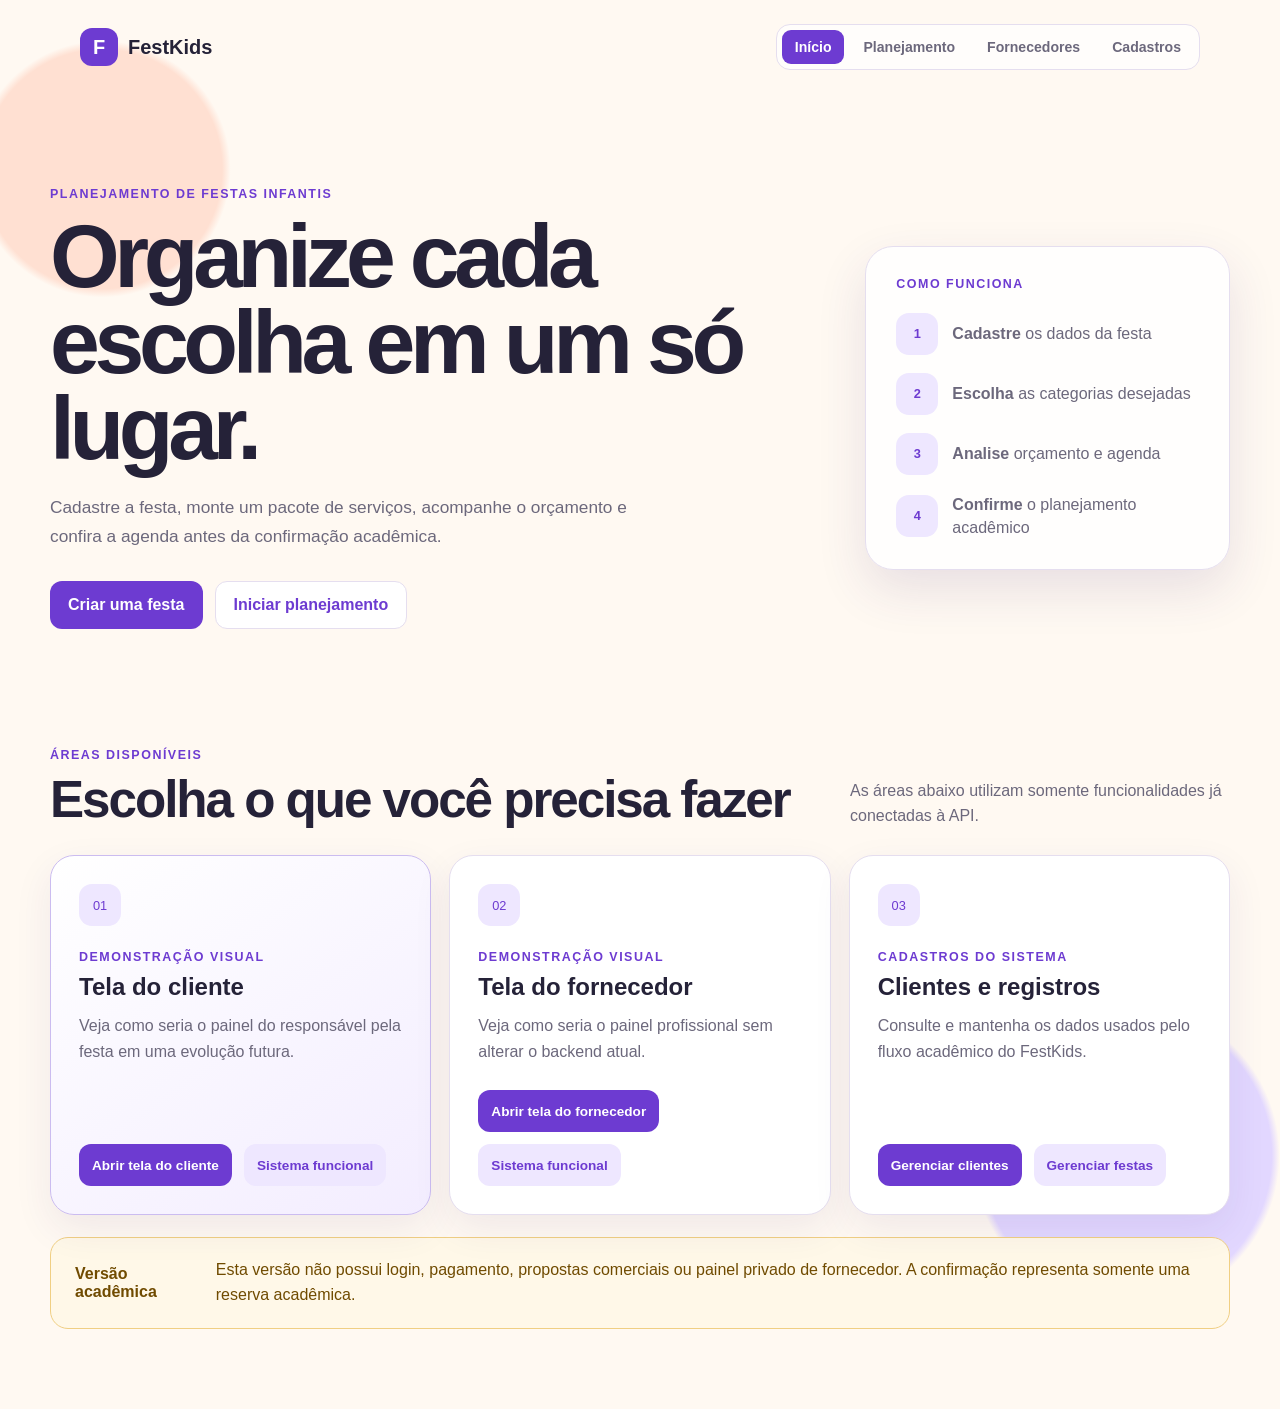
==== commit 323ec82f: "feat: separa demonstracoes de cliente e fornecedor" ====
--- a/frontend/index.html
+++ b/frontend/index.html
@@ -10,7 +10,7 @@
     <header class="cabecalho">
         <a class="marca" href="index.html"><span class="marca-icone">F</span><span>FestKids</span></a>
         <nav class="navegacao" aria-label="Navegação principal">
-            <a class="ativo" href="index.html">Início</a>
+            <a class="ativo" aria-current="page" href="index.html">Início</a>
             <a href="planejamento.html">Planejamento</a>
             <a href="fornecedores.html">Fornecedores</a>
             <a href="clientes.html">Cadastros</a>
@@ -46,14 +46,14 @@
             </div>
             <div class="grade-areas">
                 <article class="cartao-area destaque">
-                    <span class="icone-area" aria-hidden="true">01</span><p class="etiqueta">Responsável pela festa</p><h3>Planejar uma festa</h3>
-                    <p>Crie o evento e percorra sugestão, orçamento, agenda e confirmação.</p>
-                    <div class="links-area"><a href="festas.html">Cadastrar festa</a><a href="planejamento.html">Abrir planejamento</a></div>
+                    <span class="icone-area" aria-hidden="true">01</span><p class="etiqueta">Demonstração visual</p><h3>Tela do cliente</h3>
+                    <p>Veja como seria o painel do responsável pela festa em uma evolução futura.</p>
+                    <div class="links-area"><a href="cliente-demo.html">Abrir tela do cliente</a><a href="planejamento.html">Sistema funcional</a></div>
                 </article>
                 <article class="cartao-area">
-                    <span class="icone-area" aria-hidden="true">02</span><p class="etiqueta">Gestão acadêmica</p><h3>Fornecedores e serviços</h3>
-                    <p>Gerencie os profissionais cadastrados, seus serviços, preços e disponibilidade.</p>
-                    <div class="links-area"><a href="fornecedores.html">Ver fornecedores</a><a href="servicos.html">Gerenciar serviços</a></div>
+                    <span class="icone-area" aria-hidden="true">02</span><p class="etiqueta">Demonstração visual</p><h3>Tela do fornecedor</h3>
+                    <p>Veja como seria o painel profissional sem alterar o backend atual.</p>
+                    <div class="links-area"><a href="fornecedor-demo.html">Abrir tela do fornecedor</a><a href="fornecedores.html">Sistema funcional</a></div>
                 </article>
                 <article class="cartao-area">
                     <span class="icone-area" aria-hidden="true">03</span><p class="etiqueta">Cadastros do sistema</p><h3>Clientes e registros</h3>
--- a/frontend/css/styles.css
+++ b/frontend/css/styles.css
@@ -471,6 +471,74 @@
     white-space: nowrap;
 }
 
+.painel-contexto {
+    display: grid;
+    grid-template-columns: repeat(3, minmax(0, 1fr));
+    gap: 12px;
+    margin-bottom: 14px;
+}
+
+.painel-contexto > div {
+    display: flex;
+    gap: 13px;
+    align-items: flex-start;
+    padding: 17px;
+    background: rgba(255, 255, 255, 0.82);
+    border: 1px solid var(--cor-borda);
+    border-radius: 16px;
+}
+
+.painel-contexto .recurso-futuro {
+    background: #fff8e8;
+    border-color: #f0cf83;
+}
+
+.numero-contexto {
+    display: grid;
+    flex: 0 0 34px;
+    width: 34px;
+    height: 34px;
+    place-items: center;
+    color: var(--cor-primaria);
+    background: #eee7ff;
+    border-radius: 10px;
+    font-size: 0.72rem;
+    font-weight: 700;
+}
+
+.painel-contexto p {
+    margin: 0;
+    color: var(--cor-texto-suave);
+    font-size: 0.85rem;
+    line-height: 1.45;
+}
+
+.painel-contexto strong {
+    display: block;
+    margin-bottom: 3px;
+    color: var(--cor-texto);
+}
+
+.atalho-contexto {
+    display: flex;
+    gap: 18px;
+    align-items: center;
+    justify-content: space-between;
+    margin-bottom: 24px;
+    padding: 14px 18px;
+    color: var(--cor-primaria-escura);
+    background: #eee7ff;
+    border-radius: 14px;
+}
+
+.atalho-contexto p { margin: 0; }
+
+.atalho-contexto a {
+    flex: 0 0 auto;
+    color: var(--cor-primaria-escura);
+    font-weight: 700;
+}
+
 .grade-gestao {
     display: grid;
     grid-template-columns: minmax(320px, 410px) minmax(0, 1fr);
@@ -1008,6 +1076,349 @@
     letter-spacing: 0.08em;
 }
 
+.corpo-demo {
+    background: #f5f2f8;
+}
+
+.barra-demo {
+    display: grid;
+    grid-template-columns: 1fr auto 1fr;
+    gap: 20px;
+    align-items: center;
+    min-height: 76px;
+    padding: 14px max(24px, calc((100% - 1440px) / 2));
+    background: white;
+    border-bottom: 1px solid var(--cor-borda);
+}
+
+.barra-demo .marca small {
+    padding: 4px 7px;
+    color: var(--cor-primaria);
+    background: #eee7ff;
+    border-radius: 7px;
+    font-size: 0.65rem;
+}
+
+.selo-demo {
+    padding: 8px 12px;
+    color: #704b00;
+    background: #fff4cf;
+    border: 1px solid #e7c46b;
+    border-radius: 999px;
+    font-size: 0.76rem;
+    font-weight: 700;
+}
+
+.voltar-demo {
+    justify-self: end;
+    color: var(--cor-primaria);
+    font-weight: 700;
+}
+
+.estrutura-demo {
+    display: grid;
+    grid-template-columns: 270px minmax(0, 1fr);
+    min-width: 0;
+    min-height: calc(100vh - 76px);
+}
+
+.menu-demo {
+    display: flex;
+    flex-direction: column;
+    padding: 34px 24px;
+    color: white;
+    background: #2c2144;
+    min-width: 0;
+}
+
+.fornecedor-demo .menu-demo { background: #202b3b; }
+
+.menu-demo .etiqueta { color: #d3c4ff; }
+
+.menu-demo h1 {
+    margin: 8px 0;
+    font-size: 1.55rem;
+}
+
+.menu-demo > div > p:last-child,
+.nota-demo {
+    color: #c8c1d4;
+    font-size: 0.85rem;
+    line-height: 1.5;
+}
+
+.menu-demo nav {
+    display: grid;
+    gap: 6px;
+    margin-top: 34px;
+}
+
+.menu-demo nav a {
+    padding: 12px 14px;
+    color: #ddd7e7;
+    border-radius: 10px;
+    text-decoration: none;
+}
+
+.menu-demo nav a:hover,
+.menu-demo nav a.selecionado {
+    color: white;
+    background: rgba(255, 255, 255, 0.13);
+}
+
+.nota-demo {
+    margin-top: auto;
+    padding-top: 24px;
+    border-top: 1px solid rgba(255, 255, 255, 0.15);
+}
+
+.conteudo-demo {
+    width: min(1160px, calc(100% - 48px));
+    min-width: 0;
+    margin: 0 auto;
+    padding: 42px 0 70px;
+}
+
+.cabecalho-demo {
+    display: flex;
+    gap: 24px;
+    align-items: center;
+    justify-content: space-between;
+}
+
+.cabecalho-demo h2 {
+    margin: 7px 0;
+    font-size: clamp(2rem, 4vw, 3.2rem);
+    letter-spacing: -0.045em;
+}
+
+.cabecalho-demo p:last-child {
+    margin: 0;
+    color: var(--cor-texto-suave);
+}
+
+.cabecalho-demo button,
+.cartao-dashboard-demo button {
+    width: auto;
+    padding: 0 18px;
+}
+
+.corpo-demo button:disabled {
+    cursor: not-allowed;
+    opacity: 0.55;
+}
+
+.aviso-demo {
+    display: flex;
+    gap: 12px;
+    margin: 24px 0;
+    padding: 14px 18px;
+    color: #704b00;
+    background: #fff8e8;
+    border: 1px solid #f0cf83;
+    border-radius: 14px;
+    font-size: 0.88rem;
+}
+
+.indicadores-demo {
+    display: grid;
+    grid-template-columns: repeat(3, minmax(0, 1fr));
+    gap: 14px;
+    margin-bottom: 18px;
+}
+
+.indicadores-demo article,
+.cartao-dashboard-demo {
+    padding: 22px;
+    background: white;
+    border: 1px solid var(--cor-borda);
+    border-radius: 18px;
+    box-shadow: 0 10px 28px rgba(42, 31, 65, 0.06);
+}
+
+.indicadores-demo article {
+    display: grid;
+    gap: 7px;
+}
+
+.indicadores-demo span,
+.indicadores-demo small,
+.cartao-dashboard-demo > p,
+.servico-demo span,
+.servico-demo small {
+    color: var(--cor-texto-suave);
+}
+
+.indicadores-demo strong { font-size: 1.75rem; }
+
+.grade-dashboard-demo {
+    display: grid;
+    grid-template-columns: repeat(2, minmax(0, 1fr));
+    gap: 18px;
+}
+
+.cartao-dashboard-demo.largo { grid-column: 1 / -1; }
+
+.grade-dashboard-demo > *,
+.cabecalho-demo > * { min-width: 0; }
+
+.cabecalho-cartao-demo {
+    display: flex;
+    gap: 14px;
+    align-items: flex-start;
+    justify-content: space-between;
+}
+
+.cabecalho-cartao-demo h3 {
+    margin: 7px 0 16px;
+    font-size: 1.25rem;
+}
+
+.status-demo,
+.percentual-demo {
+    padding: 7px 10px;
+    color: var(--cor-sucesso);
+    background: var(--cor-sucesso-fundo);
+    border-radius: 999px;
+    font-size: 0.75rem;
+    font-weight: 700;
+}
+
+.status-demo.neutro {
+    color: var(--cor-primaria);
+    background: #eee7ff;
+}
+
+.progresso-demo {
+    height: 9px;
+    overflow: hidden;
+    background: #ece8f0;
+    border-radius: 99px;
+}
+
+.progresso-demo span {
+    display: block;
+    height: 100%;
+    background: var(--cor-primaria);
+}
+
+.lista-demo {
+    display: grid;
+    gap: 8px;
+    padding: 0;
+    list-style: none;
+}
+
+.lista-demo li::before { content: "○"; margin-right: 8px; }
+.lista-demo li.concluido::before { content: "✓"; color: var(--cor-sucesso); }
+
+.resumo-valores-demo { margin: 0 0 20px; }
+
+.resumo-valores-demo div {
+    display: flex;
+    justify-content: space-between;
+    padding: 11px 0;
+    border-bottom: 1px solid var(--cor-borda);
+}
+
+.resumo-valores-demo dt { color: var(--cor-texto-suave); }
+.resumo-valores-demo dd { margin: 0; font-weight: 700; }
+
+.categorias-demo {
+    display: flex;
+    flex-wrap: wrap;
+    gap: 9px;
+    margin-bottom: 20px;
+}
+
+.categorias-demo span {
+    padding: 9px 12px;
+    color: var(--cor-primaria-escura);
+    background: #f1ebff;
+    border-radius: 10px;
+    font-size: 0.85rem;
+    font-weight: 700;
+}
+
+button.acao-compacta {
+    min-height: 36px;
+    font-size: 0.8rem;
+}
+
+.tabela-demo { display: grid; }
+
+.linha-tabela-demo {
+    display: grid;
+    grid-template-columns: 1.3fr 1fr 0.7fr 0.7fr;
+    gap: 12px;
+    align-items: center;
+    padding: 13px 0;
+    border-top: 1px solid var(--cor-borda);
+    font-size: 0.86rem;
+}
+
+.linha-tabela-demo.cabecalho {
+    color: var(--cor-texto-suave);
+    border: 0;
+    font-size: 0.75rem;
+    font-weight: 700;
+    text-transform: uppercase;
+}
+
+.agenda-demo {
+    display: grid;
+    gap: 14px;
+    margin: 0 0 20px;
+    padding: 0;
+    list-style: none;
+}
+
+.agenda-demo li { display: flex; gap: 13px; align-items: center; }
+
+.agenda-demo time {
+    display: grid;
+    width: 48px;
+    height: 48px;
+    place-items: center;
+    color: var(--cor-primaria);
+    background: #eee7ff;
+    border-radius: 11px;
+    font-weight: 700;
+}
+
+.agenda-demo time small { margin-top: -12px; font-size: 0.55rem; }
+.agenda-demo li > span { display: grid; gap: 3px; color: var(--cor-texto-suave); font-size: 0.82rem; }
+
+.servico-demo {
+    display: grid;
+    gap: 6px;
+    margin-bottom: 20px;
+    padding: 18px;
+    background: #f8f5fb;
+    border-radius: 13px;
+}
+
+@media (max-width: 900px) {
+    .estrutura-demo { grid-template-columns: 1fr; }
+    .menu-demo { display: block; padding: 24px; }
+    .menu-demo nav { display: flex; max-width: 100%; overflow-x: auto; margin-top: 20px; }
+    .menu-demo nav a { white-space: nowrap; }
+    .nota-demo { margin-bottom: 0; border: 0; }
+}
+
+@media (max-width: 680px) {
+    .barra-demo { grid-template-columns: 1fr auto; }
+    .selo-demo { grid-column: 1 / -1; grid-row: 2; justify-self: start; }
+    .conteudo-demo { width: min(100% - 28px, 1160px); padding-top: 28px; }
+    .cabecalho-demo { align-items: flex-start; flex-direction: column; }
+    .indicadores-demo,
+    .grade-dashboard-demo { grid-template-columns: 1fr; }
+    .cartao-dashboard-demo.largo { grid-column: auto; }
+    .aviso-demo { flex-direction: column; }
+    .linha-tabela-demo { grid-template-columns: 1fr 1fr; }
+    .linha-tabela-demo.cabecalho { display: none; }
+}
+
 @media (max-width: 820px) {
     .hero-inicial,
     .grade-areas { grid-template-columns: 1fr; }
@@ -1047,6 +1458,8 @@
     .grade-gestao {
         grid-template-columns: 1fr;
     }
+
+    .painel-contexto { grid-template-columns: 1fr; }
 
     .titulo-gestao {
         align-items: flex-start;
@@ -1153,4 +1566,9 @@
     .acoes-registro button {
         flex: 1;
     }
-}
+
+    .atalho-contexto {
+        align-items: flex-start;
+        flex-direction: column;
+    }
+}
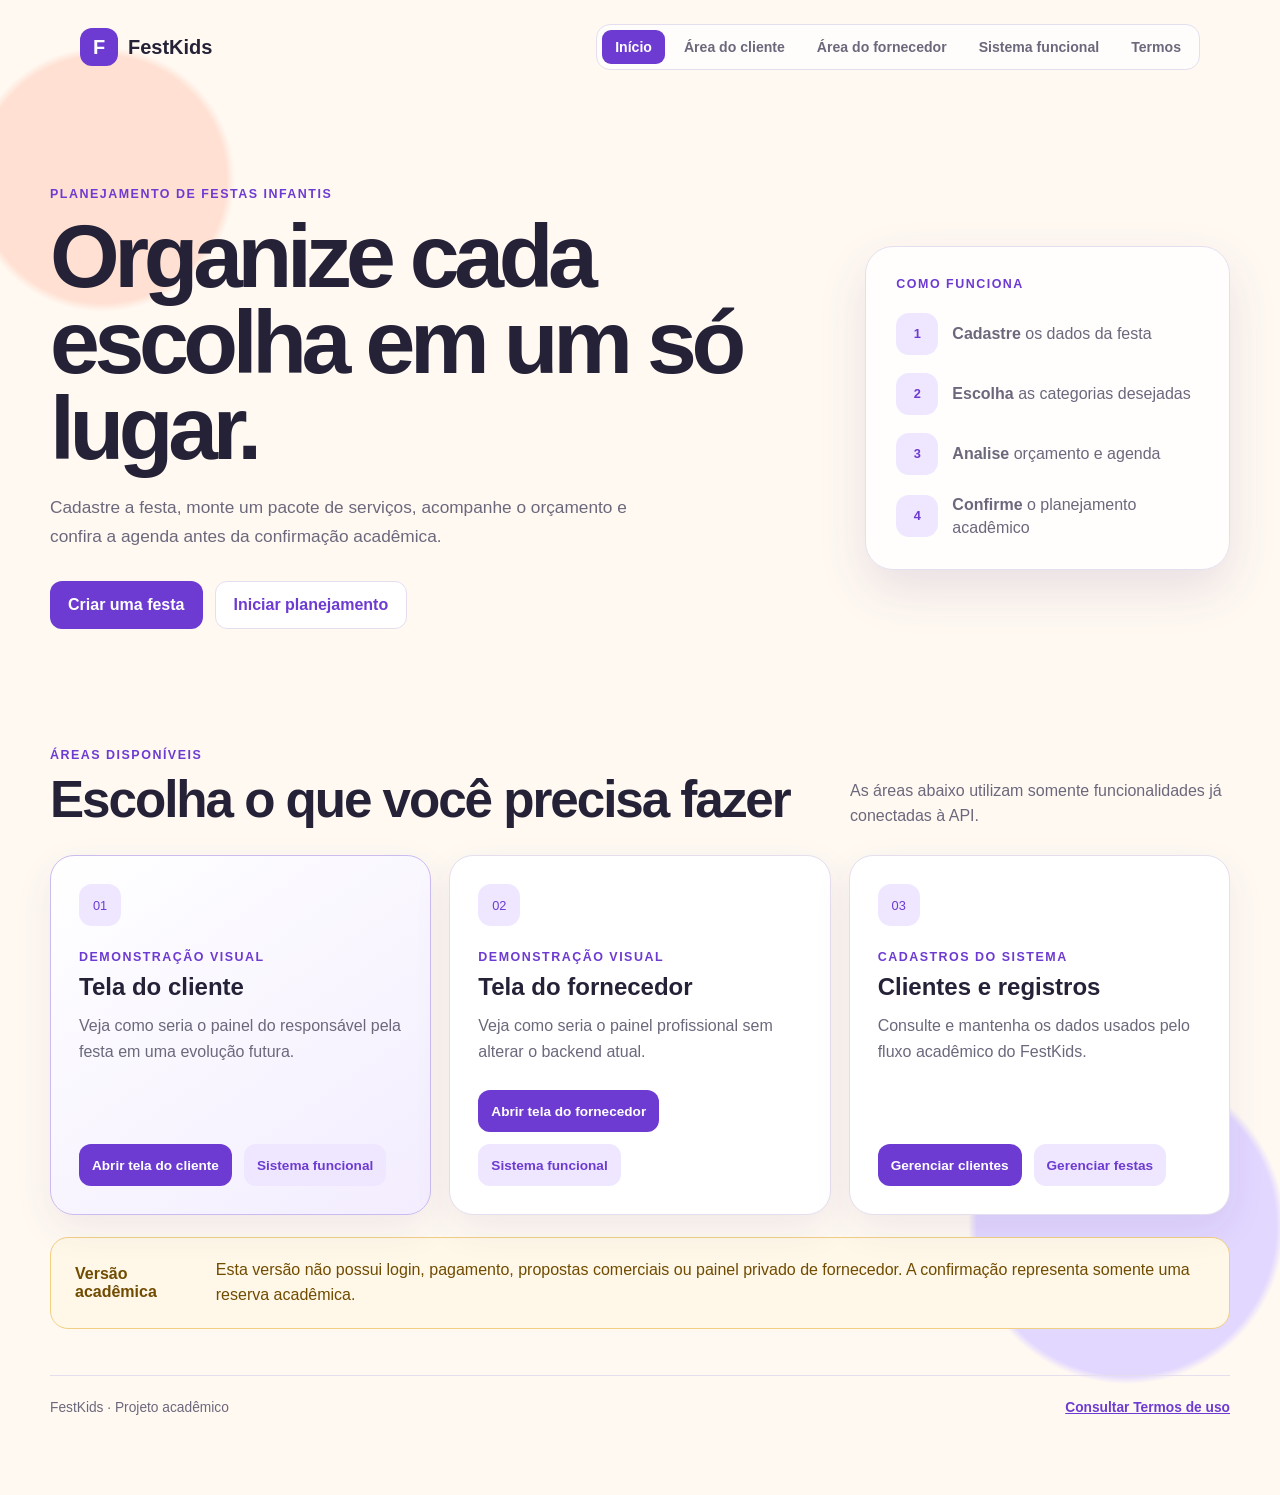
==== commit 6393de14: "feat: integra demonstracoes e termos de uso" ====
--- a/frontend/index.html
+++ b/frontend/index.html
@@ -11,9 +11,10 @@
         <a class="marca" href="index.html"><span class="marca-icone">F</span><span>FestKids</span></a>
         <nav class="navegacao" aria-label="Navegação principal">
             <a class="ativo" aria-current="page" href="index.html">Início</a>
-            <a href="planejamento.html">Planejamento</a>
-            <a href="fornecedores.html">Fornecedores</a>
-            <a href="clientes.html">Cadastros</a>
+            <a href="cliente-demo.html">Área do cliente</a>
+            <a href="fornecedor-demo.html">Área do fornecedor</a>
+            <a href="planejamento.html">Sistema funcional</a>
+            <a href="termos-de-uso.html">Termos</a>
         </nav>
     </header>
 
@@ -64,6 +65,7 @@
         </section>
 
         <aside class="aviso-escopo"><strong>Versão acadêmica</strong><p>Esta versão não possui login, pagamento, propostas comerciais ou painel privado de fornecedor. A confirmação representa somente uma reserva acadêmica.</p></aside>
+        <footer class="rodape-portal"><span>FestKids · Projeto acadêmico</span><a href="termos-de-uso.html">Consultar Termos de uso</a></footer>
     </main>
 </body>
 </html>
--- a/frontend/css/styles.css
+++ b/frontend/css/styles.css
@@ -239,6 +239,18 @@
     line-height: 1.55;
 }
 
+.rodape-portal {
+    display: flex;
+    justify-content: space-between;
+    margin-top: 46px;
+    padding-top: 24px;
+    color: var(--cor-texto-suave);
+    border-top: 1px solid var(--cor-borda);
+    font-size: 0.86rem;
+}
+
+.rodape-portal a { color: var(--cor-primaria); font-weight: 700; }
+
 .conteudo-principal {
     display: grid;
     grid-template-columns: minmax(0, 1fr) minmax(340px, 480px);
@@ -1115,6 +1127,29 @@
     font-weight: 700;
 }
 
+.navegacao-demo {
+    display: flex;
+    gap: 4px;
+    justify-self: end;
+    overflow-x: auto;
+}
+
+.navegacao-demo a {
+    padding: 8px 10px;
+    color: var(--cor-texto-suave);
+    border-radius: 8px;
+    font-size: 0.78rem;
+    font-weight: 700;
+    text-decoration: none;
+    white-space: nowrap;
+}
+
+.navegacao-demo a:hover,
+.navegacao-demo a.ativo {
+    color: white;
+    background: var(--cor-primaria);
+}
+
 .estrutura-demo {
     display: grid;
     grid-template-columns: 270px minmax(0, 1fr);
@@ -1398,17 +1433,132 @@
     border-radius: 13px;
 }
 
+.pagina-termos {
+    width: min(1060px, calc(100% - 40px));
+    margin: 0 auto;
+    padding: 54px 0 80px;
+}
+
+.cabecalho-termos {
+    max-width: 800px;
+}
+
+.cabecalho-termos h1 {
+    margin: 8px 0 14px;
+    font-size: clamp(3rem, 7vw, 5.5rem);
+    line-height: 1;
+    letter-spacing: -0.055em;
+}
+
+.cabecalho-termos > p:not(.etiqueta) {
+    margin: 0 0 18px;
+    color: var(--cor-texto-suave);
+    font-size: 1.08rem;
+}
+
+.cabecalho-termos > span {
+    color: var(--cor-primaria);
+    font-size: 0.82rem;
+    font-weight: 700;
+}
+
+.pagina-termos > .aviso-demo { margin: 34px 0; }
+
+.conteudo-termos {
+    display: grid;
+    grid-template-columns: 220px minmax(0, 1fr);
+    gap: 42px;
+    align-items: start;
+}
+
+.conteudo-termos > nav {
+    display: grid;
+    gap: 6px;
+    position: sticky;
+    top: 20px;
+    padding: 20px;
+    background: white;
+    border: 1px solid var(--cor-borda);
+    border-radius: 16px;
+}
+
+.conteudo-termos > nav strong { margin-bottom: 8px; }
+
+.conteudo-termos > nav a {
+    padding: 7px 0;
+    color: var(--cor-texto-suave);
+    font-size: 0.84rem;
+    text-decoration: none;
+}
+
+.conteudo-termos > nav a:hover { color: var(--cor-primaria); }
+
+.conteudo-termos article {
+    display: grid;
+    gap: 12px;
+}
+
+.conteudo-termos article section {
+    display: grid;
+    grid-template-columns: 44px minmax(0, 1fr);
+    gap: 16px;
+    padding: 26px;
+    background: white;
+    border: 1px solid var(--cor-borda);
+    border-radius: 18px;
+}
+
+.conteudo-termos article section > span {
+    display: grid;
+    width: 38px;
+    height: 38px;
+    place-items: center;
+    color: var(--cor-primaria);
+    background: #eee7ff;
+    border-radius: 10px;
+    font-size: 0.72rem;
+    font-weight: 700;
+}
+
+.conteudo-termos h2 {
+    margin: 4px 0 10px;
+    font-size: 1.25rem;
+}
+
+.conteudo-termos article p {
+    margin: 0;
+    color: var(--cor-texto-suave);
+    line-height: 1.7;
+}
+
+.rodape-termos {
+    display: flex;
+    gap: 20px;
+    align-items: center;
+    justify-content: space-between;
+    margin-top: 30px;
+    padding-top: 24px;
+    border-top: 1px solid var(--cor-borda);
+}
+
+.rodape-termos .botao-link { min-height: 44px; }
+.rodape-termos p { color: var(--cor-texto-suave); font-size: 0.85rem; }
+
 @media (max-width: 900px) {
     .estrutura-demo { grid-template-columns: 1fr; }
     .menu-demo { display: block; padding: 24px; }
     .menu-demo nav { display: flex; max-width: 100%; overflow-x: auto; margin-top: 20px; }
     .menu-demo nav a { white-space: nowrap; }
     .nota-demo { margin-bottom: 0; border: 0; }
+    .conteudo-termos { grid-template-columns: 1fr; }
+    .conteudo-termos > nav { position: static; grid-template-columns: repeat(3, minmax(0, 1fr)); }
+    .conteudo-termos > nav strong { grid-column: 1 / -1; }
 }
 
 @media (max-width: 680px) {
     .barra-demo { grid-template-columns: 1fr auto; }
     .selo-demo { grid-column: 1 / -1; grid-row: 2; justify-self: start; }
+    .navegacao-demo { grid-column: 1 / -1; grid-row: 3; justify-self: stretch; }
     .conteudo-demo { width: min(100% - 28px, 1160px); padding-top: 28px; }
     .cabecalho-demo { align-items: flex-start; flex-direction: column; }
     .indicadores-demo,
@@ -1417,6 +1567,11 @@
     .aviso-demo { flex-direction: column; }
     .linha-tabela-demo { grid-template-columns: 1fr 1fr; }
     .linha-tabela-demo.cabecalho { display: none; }
+    .rodape-portal,
+    .rodape-termos { align-items: flex-start; flex-direction: column; }
+    .pagina-termos { width: min(100% - 28px, 1060px); padding-top: 30px; }
+    .conteudo-termos > nav { grid-template-columns: 1fr 1fr; }
+    .conteudo-termos article section { grid-template-columns: 1fr; padding: 22px; }
 }
 
 @media (max-width: 820px) {
